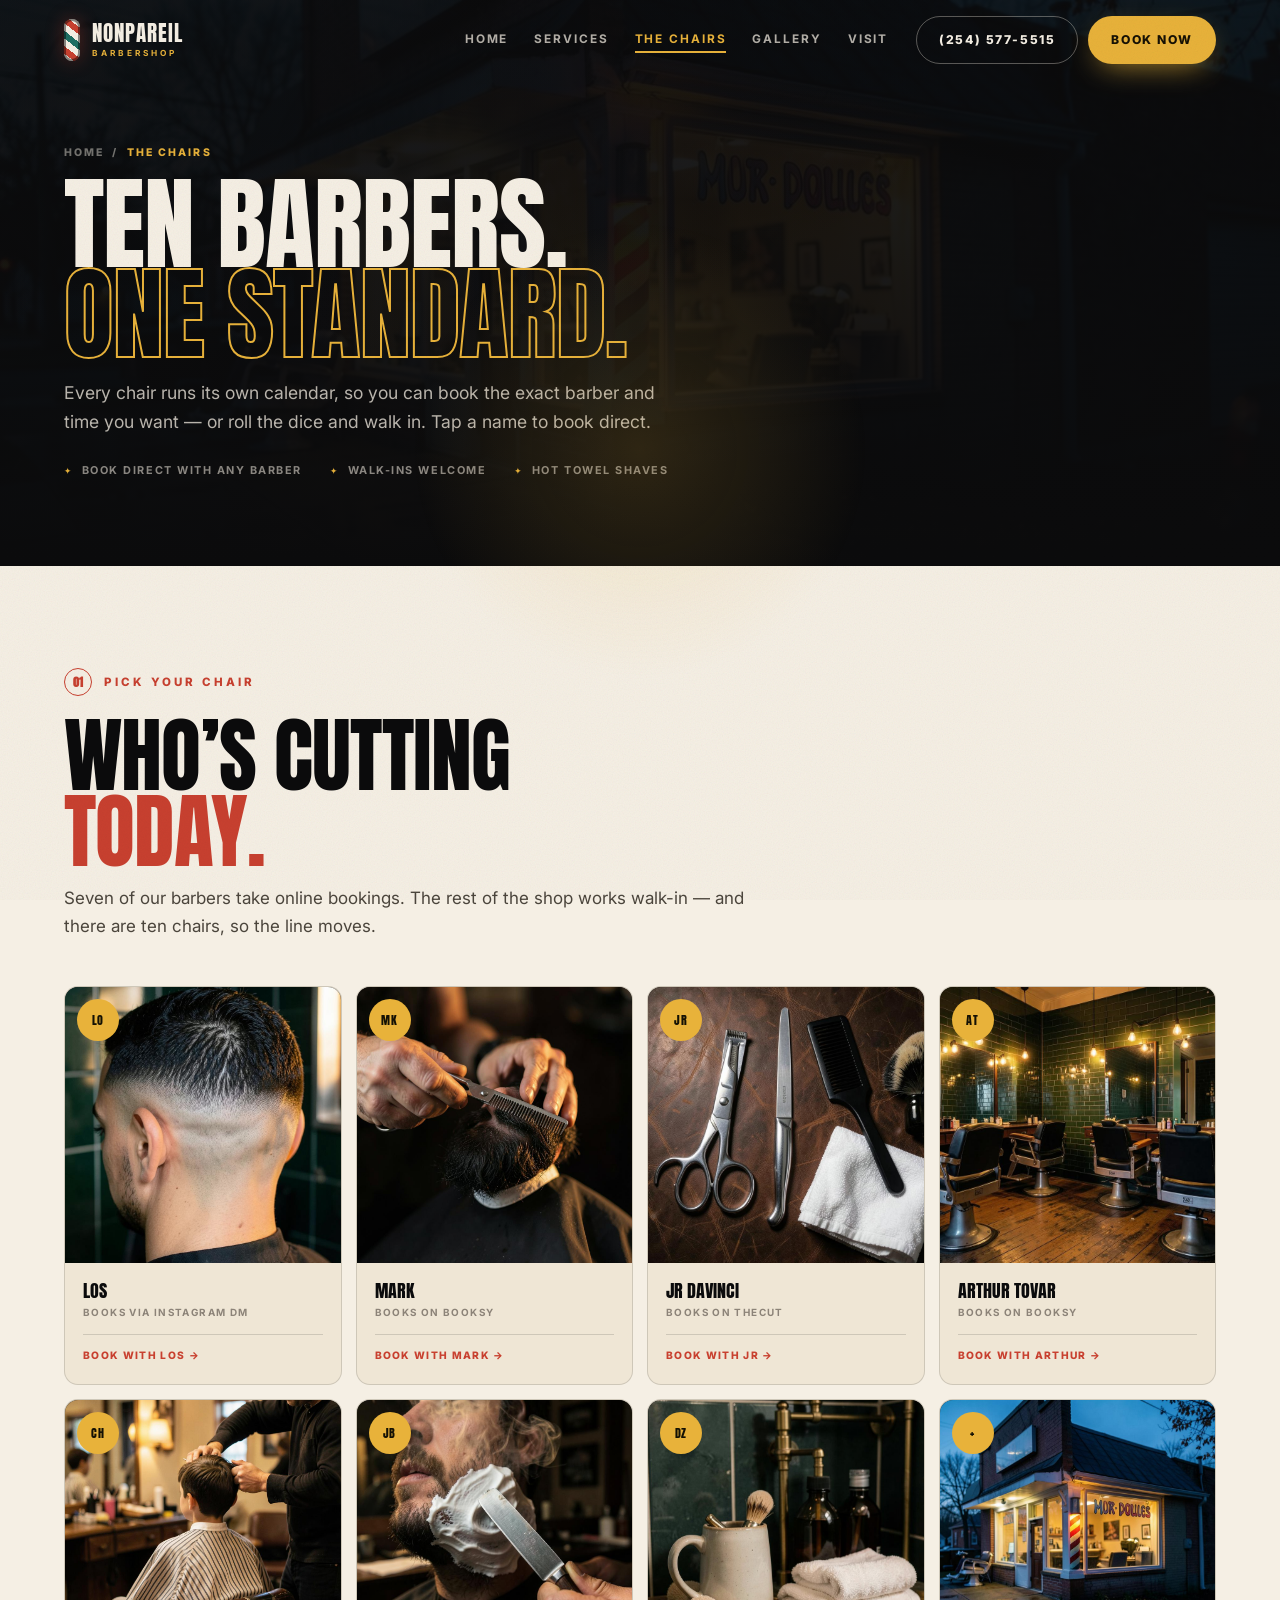
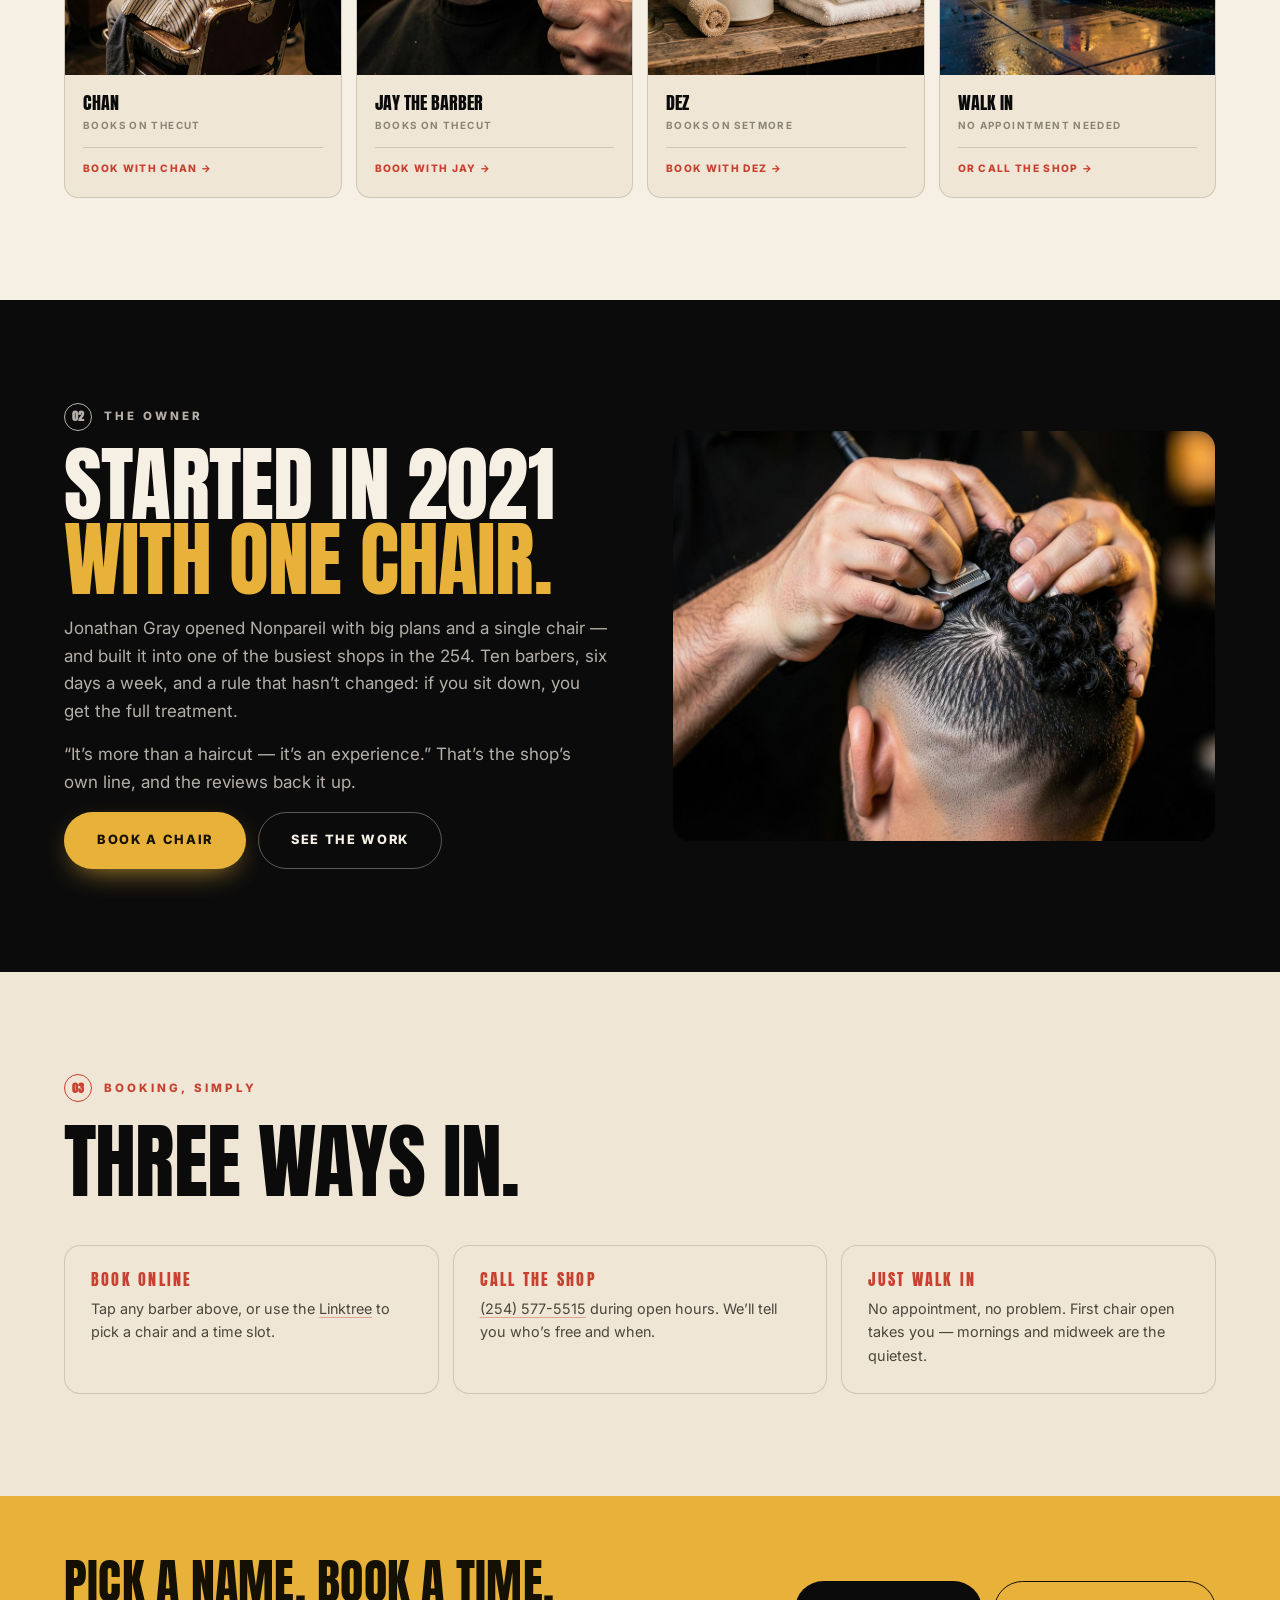
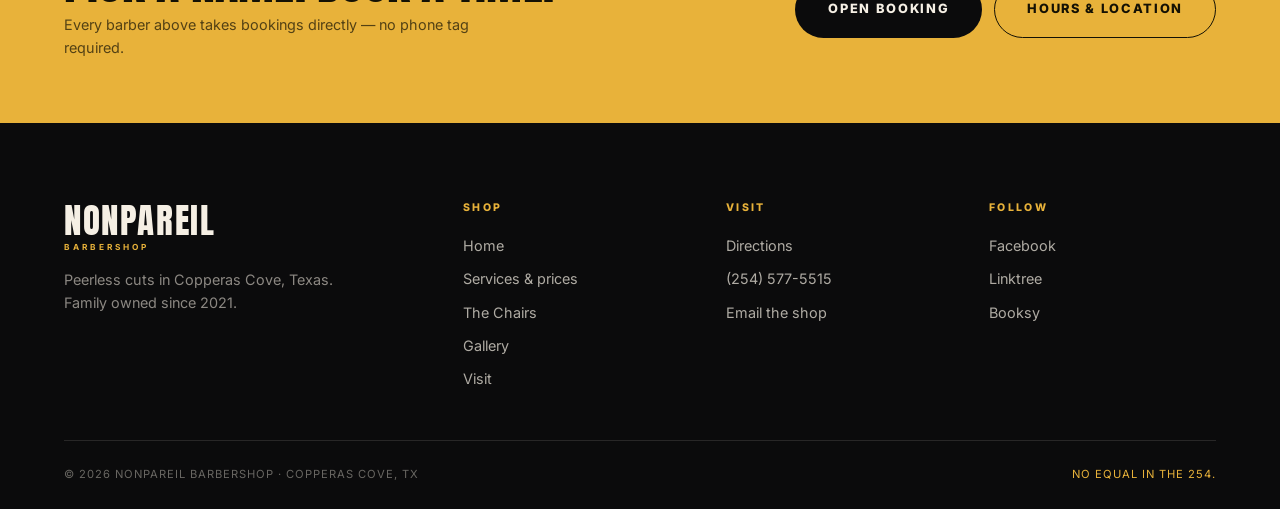
==== barbers.html @ 94f79e00 "Multi-page build with full photo set" ====
<!DOCTYPE html>
<html lang="en">
<head>
<meta charset="utf-8">
<meta name="viewport" content="width=device-width, initial-scale=1">
<title>The Chairs — Meet the Barbers at Nonpareil, Copperas Cove TX</title>
<meta name="description" content="Ten barbers, one standard. Book directly with Los, Mark, JR DaVinci, Arthur Tovar, Chan, Jay the Barber or Dez at Nonpareil Barbershop in Copperas Cove, TX.">
<meta name="theme-color" content="#0b0b0c">
<link rel="preconnect" href="https://fonts.googleapis.com">
<link rel="preconnect" href="https://fonts.gstatic.com" crossorigin>
<link href="https://fonts.googleapis.com/css2?family=Anton&family=Inter:wght@400;500;600;700;800&display=swap" rel="stylesheet">
<link rel="stylesheet" href="styles.css">
<link rel="stylesheet" href="pages.css">
<link rel="icon" href="data:image/svg+xml,<svg xmlns='http://www.w3.org/2000/svg' viewBox='0 0 100 100'><rect width='100' height='100' fill='%230b0b0c'/><text y='74' x='50' text-anchor='middle' font-family='Arial Black,Arial' font-size='62' fill='%23e8b23a'>N</text></svg>">
</head>
<body class="grain">
<div class="cursor-glow" aria-hidden="true"></div>

<header class="nav" id="nav">
  <a class="nav__brand" href="index.html"><span class="pole" aria-hidden="true"></span><span class="nav__word">NONPAREIL<em>Barbershop</em></span></a>
  <nav class="nav__links" aria-label="Primary">
    <a href="index.html">Home</a>
    <a href="services.html">Services</a>
    <a href="barbers.html" class="is-active">The Chairs</a>
    <a href="gallery.html">Gallery</a>
    <a href="visit.html">Visit</a>
  </nav>
  <div class="nav__actions">
    <a class="btn btn--ghost" href="tel:+12545775515">(254) 577-5515</a>
    <a class="btn btn--gold" href="https://linktr.ee/nonpareilbarbershop" target="_blank" rel="noopener">Book Now</a>
  </div>
  <button class="nav__burger" id="burger" aria-label="Menu" aria-expanded="false"><span></span><span></span></button>
</header>
<div class="sheet" id="sheet">
  <a href="index.html">Home</a>
  <a href="services.html">Services</a>
  <a href="barbers.html" class="is-active">The Chairs</a>
  <a href="gallery.html">Gallery</a>
  <a href="visit.html">Visit</a>
  <a class="sheet__cta" href="https://linktr.ee/nonpareilbarbershop" target="_blank" rel="noopener">Book a chair →</a>
</div>

<main>
  <section class="pagehero">
    <div class="pagehero__bg"><img src="images/storefront.jpg" alt=""></div>
    <div class="pagehero__inner">
      <p class="crumb"><a href="index.html">Home</a> / <span>The Chairs</span></p>
      <h1>Ten barbers.<br><em>One standard.</em></h1>
      <p class="pagehero__lede">Every chair runs its own calendar, so you can book the exact barber and time you want — or roll the dice and walk in. Tap a name to book direct.</p>
      <ul class="pagehero__meta">
        <li>Book direct with any barber</li>
        <li>Walk-ins welcome</li>
        <li>Hot towel shaves</li>
      </ul>
    </div>
  </section>

  <section class="psec psec--cream">
    <div class="psec__inner">
      <div class="psec__head">
        <p class="kicker reveal"><span>01</span> Pick your chair</p>
        <h2 class="h2 reveal">Who’s cutting<br><em>today.</em></h2>
        <p class="psec__lead reveal">Seven of our barbers take online bookings. The rest of the shop works walk-in — and there are ten chairs, so the line moves.</p>
      </div>

      <div class="teamgrid">
        <a class="team reveal" href="https://instagram.com/clippa_los361" target="_blank" rel="noopener">
          <span class="team__imgwrap"><img src="images/fade.jpg" alt="Skin fade haircut detail"><span class="team__mono">LO</span></span>
          <span class="team__body"><span class="team__name">Los</span><span class="team__role">Books via Instagram DM</span><span class="team__go">Book with Los →</span></span>
        </a>
        <a class="team reveal" href="https://bigmarkthebarber96.booksy.com/" target="_blank" rel="noopener">
          <span class="team__imgwrap"><img src="images/beard.jpg" alt="Beard shaping detail"><span class="team__mono">MK</span></span>
          <span class="team__body"><span class="team__name">Mark</span><span class="team__role">Books on Booksy</span><span class="team__go">Book with Mark →</span></span>
        </a>
        <a class="team reveal" href="https://book.thecut.co/jrDavinci" target="_blank" rel="noopener">
          <span class="team__imgwrap"><img src="images/tools.jpg" alt="Barber tools on leather"><span class="team__mono">JR</span></span>
          <span class="team__body"><span class="team__name">JR DaVinci</span><span class="team__role">Books on TheCut</span><span class="team__go">Book with JR →</span></span>
        </a>
        <a class="team reveal" href="https://nonpareilbarbershop.booksy.com/" target="_blank" rel="noopener">
          <span class="team__imgwrap"><img src="images/interior.jpg" alt="Barbershop interior"><span class="team__mono">AT</span></span>
          <span class="team__body"><span class="team__name">Arthur Tovar</span><span class="team__role">Books on Booksy</span><span class="team__go">Book with Arthur →</span></span>
        </a>
        <a class="team reveal" href="https://book.thecut.co/donchancutz" target="_blank" rel="noopener">
          <span class="team__imgwrap"><img src="images/kid.jpg" alt="Kid in the barber chair"><span class="team__mono">CH</span></span>
          <span class="team__body"><span class="team__name">Chan</span><span class="team__role">Books on TheCut</span><span class="team__go">Book with Chan →</span></span>
        </a>
        <a class="team reveal" href="https://book.thecut.co/JAYTHEBARBER" target="_blank" rel="noopener">
          <span class="team__imgwrap"><img src="images/shave.jpg" alt="Hot towel shave detail"><span class="team__mono">JB</span></span>
          <span class="team__body"><span class="team__name">Jay the Barber</span><span class="team__role">Books on TheCut</span><span class="team__go">Book with Jay →</span></span>
        </a>
        <a class="team reveal" href="https://dezwalker254.setmore.com/" target="_blank" rel="noopener">
          <span class="team__imgwrap"><img src="images/detail.jpg" alt="Shaving mug and brush"><span class="team__mono">DZ</span></span>
          <span class="team__body"><span class="team__name">Dez</span><span class="team__role">Books on Setmore</span><span class="team__go">Book with Dez →</span></span>
        </a>
        <a class="team reveal" href="tel:+12545775515">
          <span class="team__imgwrap"><img src="images/storefront.jpg" alt="Barbershop storefront at dusk"><span class="team__mono">+</span></span>
          <span class="team__body"><span class="team__name">Walk in</span><span class="team__role">No appointment needed</span><span class="team__go">Or call the shop →</span></span>
        </a>
      </div>
    </div>
  </section>

  <section class="psec psec--dark">
    <div class="psec__inner split">
      <div class="split__body">
        <p class="kicker kicker--light reveal"><span>02</span> The owner</p>
        <h2 class="h2 h2--light reveal">Started in 2021<br><em>with one chair.</em></h2>
        <p class="reveal">Jonathan Gray opened Nonpareil with big plans and a single chair — and built it into one of the busiest shops in the 254. Ten barbers, six days a week, and a rule that hasn’t changed: if you sit down, you get the full treatment.</p>
        <p class="reveal">“It’s more than a haircut — it’s an experience.” That’s the shop’s own line, and the reviews back it up.</p>
        <div style="display:flex;flex-wrap:wrap;gap:12px;margin-top:6px">
          <a class="btn btn--gold btn--lg" href="https://linktr.ee/nonpareilbarbershop" target="_blank" rel="noopener">Book a chair</a>
          <a class="btn btn--ghost btn--lg" href="gallery.html">See the work</a>
        </div>
      </div>
      <figure class="split__media reveal"><img src="images/shop.jpg" alt="Barber shaping a fade with clippers" loading="lazy"></figure>
    </div>
  </section>

  <section class="psec psec--cream2">
    <div class="psec__inner">
      <div class="psec__head">
        <p class="kicker reveal"><span>03</span> Booking, simply</p>
        <h2 class="h2 reveal">Three ways in.</h2>
      </div>
      <div class="infocards">
        <div class="infocard reveal">
          <h3>Book online</h3>
          <p>Tap any barber above, or use the <a href="https://linktr.ee/nonpareilbarbershop" target="_blank" rel="noopener">Linktree</a> to pick a chair and a time slot.</p>
        </div>
        <div class="infocard reveal">
          <h3>Call the shop</h3>
          <p><a href="tel:+12545775515">(254) 577-5515</a> during open hours. We’ll tell you who’s free and when.</p>
        </div>
        <div class="infocard reveal">
          <h3>Just walk in</h3>
          <p>No appointment, no problem. First chair open takes you — mornings and midweek are the quietest.</p>
        </div>
      </div>
    </div>
  </section>

  <section class="band">
    <div class="band__inner">
      <div>
        <h2>Pick a name. Book a time.</h2>
        <p>Every barber above takes bookings directly — no phone tag required.</p>
      </div>
      <div class="band__actions">
        <a class="btn btn--dark btn--lg" href="https://linktr.ee/nonpareilbarbershop" target="_blank" rel="noopener">Open booking</a>
        <a class="btn btn--lg" style="border:1.5px solid #141104" href="visit.html">Hours &amp; location</a>
      </div>
    </div>
  </section>
</main>

<footer class="footer">
  <div class="footer__top">
    <div class="footer__brand">
      <span class="nav__word nav__word--lg">NONPAREIL<em>Barbershop</em></span>
      <p>Peerless cuts in Copperas Cove, Texas.<br>Family owned since 2021.</p>
    </div>
    <div class="footer__col">
      <h4>Shop</h4>
      <a href="index.html">Home</a>
      <a href="services.html">Services &amp; prices</a>
      <a href="barbers.html" class="is-active">The Chairs</a>
      <a href="gallery.html">Gallery</a>
      <a href="visit.html">Visit</a>
    </div>
    <div class="footer__col">
      <h4>Visit</h4>
      <a href="https://www.google.com/maps/search/?api=1&amp;query=Nonpareil+Barbershop+2518+E+Business+Hwy+190+Copperas+Cove+TX" target="_blank" rel="noopener">Directions</a>
      <a href="tel:+12545775515">(254) 577-5515</a>
      <a href="mailto:jdabarber254@gmail.com">Email the shop</a>
    </div>
    <div class="footer__col">
      <h4>Follow</h4>
      <a href="https://www.facebook.com/p/Nonpareil-Barbershop-100067185666759" target="_blank" rel="noopener">Facebook</a>
      <a href="https://linktr.ee/nonpareilbarbershop" target="_blank" rel="noopener">Linktree</a>
      <a href="https://booksy.com/en-us/1558352_nonpareil-barbershop_barber-shop_36479_copperas-cove" target="_blank" rel="noopener">Booksy</a>
    </div>
  </div>
  <div class="footer__bottom">
    <span>© <span id="year">2026</span> Nonpareil Barbershop · Copperas Cove, TX</span>
    <span class="footer__tag">No equal in the 254.</span>
  </div>
</footer>

<div class="lightbox" id="lightbox"><button class="lightbox__close" aria-label="Close">×</button><img alt=""></div>
<script src="script.js"></script>
</body>
</html>
---- styles.css ----
/* ============================================================
   NONPAREIL BARBERSHOP — Copperas Cove, TX
   ============================================================ */

:root{
  --ink:#0b0b0c;
  --ink-2:#141416;
  --ink-3:#1d1d20;
  --cream:#f5efe4;
  --cream-2:#efe6d5;
  --gold:#e8b23a;
  --gold-deep:#c9902a;
  --crimson:#c8402f;
  --teal:#1f6f63;
  --muted:#8c8378;
  --line:rgba(11,11,12,.14);
  --line-l:rgba(245,239,228,.16);

  --font-display:"Anton","Arial Narrow",Impact,sans-serif;
  --font-body:"Inter",system-ui,-apple-system,"Segoe UI",sans-serif;

  --pad:clamp(20px,5vw,88px);
  --max:1320px;

  --ease:cubic-bezier(.22,1,.36,1);
}

*,*::before,*::after{box-sizing:border-box}

html{scroll-behavior:smooth;-webkit-text-size-adjust:100%}

body{
  margin:0;
  background:var(--cream);
  color:var(--ink);
  font-family:var(--font-body);
  font-size:17px;
  line-height:1.62;
  overflow-x:hidden;
  -webkit-font-smoothing:antialiased;
}

img{max-width:100%;display:block}
a{color:inherit;text-decoration:none}
button{font:inherit;color:inherit;background:none;border:0;cursor:pointer}

h1,h2,h3,h4{font-family:var(--font-display);font-weight:400;text-transform:uppercase;letter-spacing:.005em;line-height:.92;margin:0}

.h2{font-size:clamp(2.5rem,6.4vw,5.2rem);letter-spacing:-.01em}
.h2 em{
  font-style:normal;
  color:var(--crimson);
  display:inline-block;
  position:relative;
}
.h2--light{color:var(--cream)}
.h2--light em{color:var(--gold)}

/* ── grain overlay ─────────────────────────────────────── */
body.grain::after{
  content:"";
  position:fixed;inset:0;
  z-index:80;
  pointer-events:none;
  opacity:.16;
  background-image:url("data:image/svg+xml;utf8,<svg xmlns='http://www.w3.org/2000/svg' width='220' height='220'><filter id='n'><feTurbulence type='fractalNoise' baseFrequency='0.82' numOctaves='3' stitchTiles='stitch'/></filter><rect width='220' height='220' filter='url(%23n)' opacity='0.55'/></svg>");
  mix-blend-mode:multiply;
}

/* mouse spotlight */
.cursor-glow{
  position:fixed;
  width:520px;height:520px;
  margin:-260px 0 0 -260px;
  border-radius:50%;
  pointer-events:none;
  z-index:1;
  background:radial-gradient(circle,rgba(232,178,58,.16),transparent 62%);
  transition:opacity .4s;
  opacity:0;
}
@media (hover:hover){.cursor-glow{opacity:1}}

/* ── NAV ───────────────────────────────────────────────── */
.nav{
  position:fixed;top:0;left:0;right:0;
  z-index:70;
  display:flex;align-items:center;gap:28px;
  padding:16px var(--pad);
  transition:background .45s var(--ease),padding .45s var(--ease),border-color .45s;
  border-bottom:1px solid transparent;
  color:var(--cream);
}
.nav--solid{
  background:rgba(11,11,12,.92);
  backdrop-filter:blur(14px) saturate(1.3);
  border-bottom-color:rgba(245,239,228,.12);
  padding-top:10px;padding-bottom:10px;
}
.nav__brand{display:flex;align-items:center;gap:12px;flex-shrink:0}
.nav__word{
  font-family:var(--font-display);
  font-size:1.32rem;
  line-height:1;
  letter-spacing:.045em;
  display:flex;flex-direction:column;
}
.nav__word em{
  font-style:normal;
  font-family:var(--font-body);
  font-size:.52rem;
  font-weight:700;
  letter-spacing:.36em;
  text-transform:uppercase;
  color:var(--gold);
  margin-top:5px;
}
.nav__word--lg{font-size:clamp(1.6rem,3vw,2.2rem)}

/* barber pole */
.pole{
  width:16px;height:42px;border-radius:9px;
  background:
    repeating-linear-gradient(38deg,var(--cream) 0 6px,var(--crimson) 6px 12px,var(--cream) 12px 18px,var(--teal) 18px 24px);
  box-shadow:inset 0 0 0 2px rgba(0,0,0,.45), 0 0 18px rgba(200,64,47,.35);
  animation:poleSpin 3.2s linear infinite;
  flex-shrink:0;
}
@keyframes poleSpin{to{background-position:0 48px}}

.nav__links{display:flex;gap:26px;margin-left:auto}
.nav__links a{
  font-size:.74rem;font-weight:700;letter-spacing:.16em;text-transform:uppercase;
  opacity:.72;transition:opacity .25s,color .25s;
  position:relative;padding:4px 0;
}
.nav__links a::after{
  content:"";position:absolute;left:0;bottom:0;height:2px;width:0;background:var(--gold);
  transition:width .3s var(--ease);
}
.nav__links a:hover{opacity:1}
.nav__links a:hover::after{width:100%}

.nav__actions{display:flex;gap:10px;align-items:center}

/* ── buttons ───────────────────────────────────────────── */
.btn{
  display:inline-flex;align-items:center;justify-content:center;gap:10px;
  padding:13px 22px;
  border-radius:999px;
  font-size:.76rem;font-weight:800;letter-spacing:.13em;text-transform:uppercase;
  transition:transform .3s var(--ease),background .3s,color .3s,box-shadow .3s,border-color .3s;
  white-space:nowrap;
  border:1.5px solid transparent;
}
.btn svg{width:17px;height:17px;transition:transform .3s var(--ease)}
.btn:hover svg{transform:translateX(4px)}
.btn--lg{padding:17px 32px;font-size:.8rem}
.btn--gold{background:var(--gold);color:#161104;box-shadow:0 10px 30px -12px rgba(232,178,58,.9)}
.btn--gold:hover{background:#f3c258;transform:translateY(-2px);box-shadow:0 16px 34px -12px rgba(232,178,58,.95)}
.btn--ghost{border-color:rgba(245,239,228,.34);color:var(--cream)}
.btn--ghost:hover{border-color:var(--gold);color:var(--gold);transform:translateY(-2px)}
.btn--dark{background:var(--ink);color:var(--cream)}
.btn--dark:hover{background:#000;transform:translateY(-2px)}

.nav__burger{display:none;flex-direction:column;gap:6px;padding:8px;margin-left:auto}
.nav__burger span{display:block;width:26px;height:2px;background:var(--cream);transition:transform .3s,opacity .3s}

.sheet{
  position:fixed;inset:0;z-index:65;
  background:var(--ink);
  display:flex;flex-direction:column;justify-content:center;gap:6px;
  padding:80px var(--pad) 40px;
  transform:translateY(-102%);
  transition:transform .55s var(--ease);
}
.sheet.is-open{transform:translateY(0)}
.sheet a{
  font-family:var(--font-display);
  font-size:clamp(1.9rem,8vw,3rem);
  color:var(--cream);
  text-transform:uppercase;
  padding:6px 0;
  border-bottom:1px solid rgba(245,239,228,.1);
}
.sheet a:active{color:var(--gold)}
.sheet__cta{color:var(--gold)!important;border-bottom:0!important;margin-top:12px}

/* ── HERO ──────────────────────────────────────────────── */
.hero{
  position:relative;
  background:var(--ink);
  color:var(--cream);
  padding:clamp(110px,15vh,170px) var(--pad) clamp(60px,8vw,90px);
  overflow:hidden;
  isolation:isolate;
}
.hero__noise{
  position:absolute;inset:-20% -10% auto auto;
  width:70vw;height:70vw;
  background:
    radial-gradient(circle at 30% 30%,rgba(232,178,58,.20),transparent 55%),
    radial-gradient(circle at 70% 60%,rgba(200,64,47,.22),transparent 58%),
    radial-gradient(circle at 45% 85%,rgba(31,111,99,.22),transparent 55%);
  filter:blur(28px);
  z-index:-1;
  animation:drift 22s ease-in-out infinite alternate;
}
@keyframes drift{
  from{transform:translate3d(0,0,0) scale(1)}
  to{transform:translate3d(-6%,5%,0) scale(1.14)}
}
.hero::before{
  content:"";
  position:absolute;inset:0;z-index:-1;
  background-image:
    linear-gradient(rgba(245,239,228,.045) 1px,transparent 1px),
    linear-gradient(90deg,rgba(245,239,228,.045) 1px,transparent 1px);
  background-size:74px 74px;
  mask-image:radial-gradient(circle at 50% 40%,#000 20%,transparent 78%);
  -webkit-mask-image:radial-gradient(circle at 50% 40%,#000 20%,transparent 78%);
}

.hero__inner{max-width:var(--max);margin:0 auto;display:grid;gap:24px}

.eyebrow{
  display:inline-flex;align-items:center;gap:10px;
  font-size:.72rem;font-weight:800;letter-spacing:.28em;text-transform:uppercase;
  color:var(--gold);
  margin:0;
}
.eyebrow .dot{
  width:8px;height:8px;border-radius:50%;background:var(--crimson);
  box-shadow:0 0 0 0 rgba(200,64,47,.7);
  animation:pulse 2.4s infinite;
}
@keyframes pulse{
  0%{box-shadow:0 0 0 0 rgba(200,64,47,.6)}
  70%{box-shadow:0 0 0 12px rgba(200,64,47,0)}
  100%{box-shadow:0 0 0 0 rgba(200,64,47,0)}
}

.hero__title{display:flex;flex-direction:column;gap:0}
.hero__title .line{
  font-size:clamp(3.6rem,13.5vw,11rem);
  line-height:.82;
  letter-spacing:-.015em;
}
.hero__title .line--outline{
  color:transparent;
  -webkit-text-stroke:2px var(--gold);
  text-stroke:2px var(--gold);
  margin-left:.06em;
}
.hero__title .line--small{
  font-family:var(--font-body);
  font-size:clamp(.85rem,2.2vw,1.25rem);
  font-weight:700;
  letter-spacing:.36em;
  line-height:1.4;
  text-transform:uppercase;
  color:rgba(245,239,228,.66);
  margin-top:18px;
  padding-left:.4em;
}

.hero__lede{
  max-width:52ch;
  font-size:clamp(1rem,1.5vw,1.15rem);
  color:rgba(245,239,228,.78);
  margin:6px 0 0;
}

.hero__cta{display:flex;flex-wrap:wrap;gap:14px;margin-top:8px}

.hero__meta{
  list-style:none;display:flex;flex-wrap:wrap;gap:12px 30px;
  margin:18px 0 0;padding:20px 0 0;
  border-top:1px solid rgba(245,239,228,.13);
  font-size:.78rem;letter-spacing:.09em;text-transform:uppercase;
  color:rgba(245,239,228,.6);
}
.hero__meta li{display:flex;align-items:baseline;gap:8px}
.hero__meta strong{
  font-family:var(--font-display);font-size:1.15rem;color:var(--gold);
  letter-spacing:.02em;
}

.hero__art{position:relative;margin-top:clamp(34px,5vw,54px)}
.hero__frame{
  position:relative;margin:0;
  border-radius:20px;
  overflow:hidden;
  border:1px solid rgba(245,239,228,.14);
  max-width:100%;
}
.hero__frame img{
  width:100%;height:clamp(300px,46vw,520px);
  object-fit:cover;
  filter:saturate(.92) contrast(1.06) brightness(.94);
  transform:scale(1.02);
  transition:transform 1.2s var(--ease);
}
.hero__frame:hover img{transform:scale(1.07)}
.hero__frame figcaption{
  position:absolute;left:18px;bottom:16px;
  font-size:.68rem;font-weight:700;letter-spacing:.2em;text-transform:uppercase;
  background:rgba(11,11,12,.72);
  border:1px solid rgba(245,239,228,.18);
  padding:9px 14px;border-radius:999px;
  backdrop-filter:blur(6px);
}

.badge{
  position:absolute;
  display:grid;place-items:center;
  text-align:center;
  text-transform:uppercase;
}
.badge--rating{
  right:-6px;top:-28px;
  width:124px;height:124px;border-radius:50%;
  background:var(--gold);color:#141104;
  box-shadow:0 18px 40px -14px rgba(232,178,58,.8);
  transform:rotate(9deg);
  animation:floaty 6s ease-in-out infinite;
  grid-template-rows:auto auto auto;
  padding:12px;
  line-height:1;
}
.badge__num{font-family:var(--font-display);font-size:2.1rem}
.badge__stars{font-size:.62rem;letter-spacing:.14em;margin:2px 0 4px}
.badge__label{font-size:.5rem;font-weight:800;letter-spacing:.16em;line-height:1.25}
.badge--stamp{
  left:22px;bottom:-26px;
  padding:12px 16px;
  background:var(--crimson);color:var(--cream);
  border:2px dashed rgba(245,239,228,.55);
  border-radius:4px;
  font-family:var(--font-display);font-size:.86rem;letter-spacing:.12em;line-height:1.18;
  transform:rotate(-5deg);
  box-shadow:0 14px 30px -12px rgba(0,0,0,.8);
}
@keyframes floaty{
  0%,100%{transform:rotate(9deg) translateY(0)}
  50%{transform:rotate(6deg) translateY(-9px)}
}

.hero__scroll{
  display:none;
}

/* ── MARQUEE ───────────────────────────────────────────── */
.marquee{
  background:var(--gold);
  color:#12100a;
  overflow:hidden;
  padding:16px 0;
  border-top:1px solid #12100a;
  border-bottom:1px solid #12100a;
}
.marquee__track{
  display:flex;align-items:center;gap:26px;
  width:max-content;
  animation:scrollX 32s linear infinite;
  font-family:var(--font-display);
  font-size:clamp(1rem,2.2vw,1.5rem);
  letter-spacing:.08em;
  text-transform:uppercase;
  white-space:nowrap;
}
.marquee__track i{font-style:normal;font-size:.8em;opacity:.55}
.marquee:hover .marquee__track{animation-play-state:paused}
@keyframes scrollX{to{transform:translateX(-50%)}}

/* ── shared section bits ───────────────────────────────── */
section{position:relative}
.kicker{
  display:flex;align-items:center;gap:12px;
  font-size:.72rem;font-weight:800;letter-spacing:.26em;text-transform:uppercase;
  color:var(--crimson);
  margin:0 0 22px;
}
.kicker span{
  display:grid;place-items:center;
  width:28px;height:28px;border-radius:50%;
  border:1.5px solid currentColor;
  font-family:var(--font-display);font-size:.72rem;letter-spacing:0;
}
.kicker--light{color:var(--gold)}

/* ── THE SHOP ──────────────────────────────────────────── */
.shop{padding:clamp(74px,10vw,132px) var(--pad)}
.shop__grid{
  max-width:var(--max);margin:0 auto;
  display:grid;grid-template-columns:1.08fr .92fr;gap:clamp(32px,6vw,84px);
  align-items:start;
}
.shop__copy p{color:#3a352e;max-width:52ch;margin:0 0 18px}
.shop__copy .h2{margin-bottom:26px}

.stats{
  list-style:none;display:grid;grid-template-columns:repeat(4,1fr);
  gap:18px;margin:38px 0 0;padding:26px 0 0;
  border-top:1.5px solid var(--line);
}
.stats b{
  display:block;font-family:var(--font-display);
  font-size:clamp(1.6rem,3.4vw,2.4rem);color:var(--ink);line-height:1;
}
.stats span{
  font-size:.66rem;font-weight:700;letter-spacing:.14em;text-transform:uppercase;
  color:var(--muted);
}

.shop__media{position:relative;min-height:440px}
.polaroid{
  position:relative;margin:0;
  background:var(--cream-2);
  padding:10px 10px 0;
  border-radius:4px;
  box-shadow:0 26px 50px -22px rgba(11,11,12,.45);
  transform:rotate(-2.4deg);
  border:1px solid rgba(11,11,12,.1);
}
.polaroid img{width:100%;height:clamp(260px,34vw,380px);object-fit:cover;border-radius:2px;filter:contrast(1.05) saturate(.95)}
.polaroid::after{
  content:"";position:absolute;top:-14px;left:50%;transform:translateX(-50%) rotate(-3deg);
  width:84px;height:26px;background:rgba(232,178,58,.72);
  border-left:1px solid rgba(0,0,0,.08);border-right:1px solid rgba(0,0,0,.08);
}

.quote-card{
  position:absolute;right:-8px;bottom:-46px;
  width:min(300px,80%);
  background:var(--ink);color:var(--cream);
  padding:26px 24px 22px;
  border-radius:14px;
  transform:rotate(1.8deg);
  box-shadow:0 24px 46px -18px rgba(11,11,12,.55);
}
.quote-card__mark{
  font-family:var(--font-display);font-size:3.4rem;line-height:.5;
  color:var(--gold);display:block;margin-bottom:12px;
}
.quote-card p{
  font-family:var(--font-display);text-transform:uppercase;
  font-size:1.12rem;line-height:1.16;margin:0 0 14px;letter-spacing:.01em;
}
.quote-card__by{font-size:.62rem;letter-spacing:.18em;text-transform:uppercase;color:rgba(245,239,228,.55)}

.pill{
  font-family:var(--font-display);font-size:.72rem;letter-spacing:.14em;
  text-transform:uppercase;line-height:1.25;text-align:center;
  background:var(--teal);color:var(--cream);
  padding:14px 16px;border-radius:999px;
}
.pill--float{
  position:absolute;left:-22px;top:36px;
  transform:rotate(-8deg);
  box-shadow:0 16px 30px -14px rgba(31,111,99,.7);
}

/* ── SERVICES ──────────────────────────────────────────── */
.services{
  background:var(--ink);
  color:var(--cream);
  padding:clamp(74px,10vw,132px) var(--pad);
  overflow:hidden;
}
.services::before{
  content:"";position:absolute;inset:0;pointer-events:none;
  background:radial-gradient(600px 380px at 88% 8%,rgba(200,64,47,.20),transparent 70%);
}
.services__head{
  max-width:var(--max);margin:0 auto 46px;
  display:grid;gap:14px;position:relative;
}
.services__note{color:rgba(245,239,228,.6);max-width:56ch;margin:0;font-size:.95rem}

.price-list{
  list-style:none;max-width:var(--max);margin:0 auto;padding:0;
  border-top:1px solid var(--line-l);
  position:relative;
}
.price{
  display:grid;
  grid-template-columns:52px 1.1fr 1.4fr auto;
  align-items:center;gap:20px;
  padding:22px 18px;
  border-bottom:1px solid var(--line-l);
  transition:background .35s var(--ease),padding .35s var(--ease),color .35s;
  cursor:default;
}
.price:hover{background:var(--crimson);padding-left:26px;padding-right:26px}
.price__num{
  font-family:var(--font-display);font-size:.86rem;letter-spacing:.1em;
  color:var(--gold);transition:color .3s;
}
.price:hover .price__num{color:rgba(245,239,228,.8)}
.price__name{
  font-family:var(--font-display);text-transform:uppercase;
  font-size:clamp(1.3rem,2.6vw,2rem);line-height:1;
}
.price__desc{font-size:.86rem;color:rgba(245,239,228,.58);transition:color .3s}
.price:hover .price__desc{color:rgba(245,239,228,.85)}
.price__amt{
  font-family:var(--font-display);font-size:clamp(1.3rem,2.6vw,2rem);
  color:var(--gold);transition:color .3s;
}
.price:hover .price__amt{color:var(--cream)}
.price__amt--ask{font-size:1rem;letter-spacing:.16em}

.services__foot{
  max-width:var(--max);margin:46px auto 0;
  display:flex;flex-wrap:wrap;align-items:center;gap:22px;
}
.services__foot p{font-size:.78rem;color:rgba(245,239,228,.5);margin:0;max-width:44ch}

/* ── BARBERS ───────────────────────────────────────────── */
.barbers{padding:clamp(74px,10vw,132px) var(--pad);background:var(--cream)}
.barbers__head{max-width:var(--max);margin:0 auto 44px;display:grid;gap:16px}
.barbers__lede{max-width:52ch;margin:0;color:#3a352e}

.chairs{
  max-width:var(--max);margin:0 auto;
  display:grid;grid-template-columns:repeat(4,1fr);gap:14px;
}
.chair{
  position:relative;
  display:flex;flex-direction:column;gap:6px;
  padding:26px 22px 22px;
  background:var(--cream-2);
  border:1.5px solid var(--line);
  border-radius:14px;
  overflow:hidden;
  transition:transform .4s var(--ease),background .4s,color .4s,border-color .4s;
}
.chair::before{
  content:"";position:absolute;inset:auto -40% -60% auto;
  width:150px;height:150px;border-radius:50%;
  background:var(--gold);opacity:0;
  transition:opacity .45s,transform .6s var(--ease);
  transform:scale(.6);
}
.chair:hover{
  transform:translateY(-6px);
  background:var(--ink);color:var(--cream);
  border-color:var(--ink);
}
.chair:hover::before{opacity:.14;transform:scale(1)}
.chair__mono{
  font-family:var(--font-display);font-size:.78rem;letter-spacing:.16em;
  color:var(--crimson);transition:color .3s;
}
.chair:hover .chair__mono{color:var(--gold)}
.chair__name{
  font-family:var(--font-display);text-transform:uppercase;
  font-size:clamp(1.2rem,2vw,1.6rem);line-height:1.05;
}
.chair__go{
  margin-top:auto;padding-top:18px;
  font-size:.66rem;font-weight:700;letter-spacing:.13em;text-transform:uppercase;
  color:var(--muted);
  transition:color .3s;
}
.chair:hover .chair__go{color:var(--gold)}
.chair--walkin{background:var(--gold);border-color:var(--gold);color:#141104}
.chair--walkin .chair__mono{color:#141104;opacity:.6}
.chair--walkin .chair__go{color:#141104;opacity:.75}
.chair--walkin:hover{background:var(--crimson);border-color:var(--crimson);color:var(--cream)}
.chair--walkin:hover .chair__go{color:var(--cream);opacity:.9}

/* ── REVIEWS ───────────────────────────────────────────── */
.reviews{
  background:var(--ink-2);color:var(--cream);
  padding:clamp(74px,10vw,132px) var(--pad);
  overflow:hidden;
}
.reviews::before{
  content:"";position:absolute;inset:0;pointer-events:none;
  background:radial-gradient(700px 420px at 8% 92%,rgba(31,111,99,.22),transparent 70%);
}
.reviews__head{max-width:var(--max);margin:0 auto 44px;position:relative}
.review-grid{
  max-width:var(--max);margin:0 auto;position:relative;
  display:grid;grid-template-columns:1fr 1fr;gap:16px;
}
.review{
  margin:0;padding:30px 28px;
  background:rgba(245,239,228,.045);
  border:1px solid rgba(245,239,228,.11);
  border-radius:16px;
  transition:background .4s,transform .4s var(--ease),border-color .4s;
}
.review:hover{background:rgba(245,239,228,.08);transform:translateY(-4px);border-color:rgba(232,178,58,.4)}
.review--big{grid-column:1 / -1;background:var(--gold);color:#141104;border-color:var(--gold)}
.review--big:hover{background:#f3c258}
.review__stars{display:block;color:var(--gold);letter-spacing:.16em;margin-bottom:14px;font-size:.86rem}
.review--big .review__stars{color:#141104}
.review p{
  font-size:clamp(1rem,1.6vw,1.18rem);line-height:1.55;margin:0 0 18px;
  color:rgba(245,239,228,.9);
}
.review--big p{color:#141104;font-size:clamp(1.1rem,2.1vw,1.6rem)}
.review footer{
  font-size:.66rem;font-weight:700;letter-spacing:.16em;text-transform:uppercase;
  color:rgba(245,239,228,.45);
}
.review--big footer{color:rgba(20,17,4,.6)}
.reviews__cta{max-width:var(--max);margin:34px auto 0;position:relative}

/* ── VISIT ─────────────────────────────────────────────── */
.visit{padding:clamp(74px,10vw,132px) var(--pad);background:var(--cream)}
.visit__grid{
  max-width:var(--max);margin:0 auto;
  display:grid;grid-template-columns:1fr 1fr;gap:clamp(32px,6vw,80px);
  align-items:start;
}
.visit__block{margin-top:30px;padding-top:22px;border-top:1.5px solid var(--line)}
.visit__block h3{
  font-size:1rem;letter-spacing:.16em;color:var(--crimson);margin:0 0 10px;
}
.visit__block p{margin:0;color:#3a352e}
.visit__block a{text-decoration-color:rgba(200,64,47,.4);text-decoration-line:underline;text-underline-offset:3px}
.visit__block a:hover{color:var(--crimson)}
.link-arrow{
  display:inline-block;margin-top:10px;
  font-size:.72rem;font-weight:800;letter-spacing:.14em;text-transform:uppercase;
  text-decoration:none!important;color:var(--crimson);
}
.link-arrow:hover{color:var(--ink)}
.hours{width:100%;border-collapse:collapse;margin-top:6px}
.hours th,.hours td{
  text-align:left;padding:9px 0;font-weight:500;font-size:.94rem;
  border-bottom:1px dashed rgba(11,11,12,.12);
}
.hours th{font-weight:700;width:44%;text-transform:uppercase;font-size:.72rem;letter-spacing:.12em;color:var(--muted)}
.closed{color:var(--crimson);font-weight:700}

.cta-card{
  background:var(--ink);color:var(--cream);
  padding:clamp(28px,4vw,40px);
  border-radius:20px;
  position:relative;
  overflow:hidden;
}
.cta-card::after{
  content:"";position:absolute;right:-60px;bottom:-70px;
  width:220px;height:220px;border-radius:50%;
  background:radial-gradient(circle,rgba(232,178,58,.35),transparent 68%);
}
.cta-card__tag{
  display:inline-block;margin-bottom:16px;
  font-size:.62rem;font-weight:800;letter-spacing:.2em;text-transform:uppercase;
  color:var(--gold);border:1px solid rgba(232,178,58,.45);
  padding:6px 12px;border-radius:999px;
}
.cta-card h3{font-size:clamp(1.7rem,3.4vw,2.4rem);margin:0 0 12px;color:var(--cream)}
.cta-card p{color:rgba(245,239,228,.68);margin:0 0 22px;font-size:.95rem;max-width:34ch;position:relative}
.cta-card .btn{position:relative;z-index:1}
.cta-card__phone{
  display:block;margin-top:16px;
  font-size:.78rem;letter-spacing:.1em;color:rgba(245,239,228,.55);text-transform:uppercase;
  position:relative;
}
.cta-card__phone:hover{color:var(--gold)}

.perks{
  list-style:none;display:flex;flex-wrap:wrap;gap:8px;
  padding:0;margin:18px 0 0;
}
.perks li{
  font-size:.68rem;font-weight:700;letter-spacing:.1em;text-transform:uppercase;
  padding:8px 13px;border-radius:999px;
  border:1.5px solid var(--line);color:#4b453c;
}

/* ── FAQ ───────────────────────────────────────────────── */
.faq{padding:0 var(--pad) clamp(74px,10vw,132px);background:var(--cream);max-width:var(--max);margin:0 auto}
.faq .h2{margin-bottom:34px}
.faq__list{border-top:1.5px solid var(--line)}
.faq details{border-bottom:1.5px solid var(--line)}
.faq summary{
  display:flex;justify-content:space-between;align-items:center;gap:20px;
  padding:22px 4px;cursor:pointer;list-style:none;
  font-family:var(--font-display);text-transform:uppercase;
  font-size:clamp(1.05rem,2vw,1.35rem);line-height:1.15;
  transition:color .3s;
}
.faq summary::-webkit-details-marker{display:none}
.faq summary::after{
  content:"+";font-family:var(--font-body);font-weight:400;font-size:1.6rem;
  color:var(--crimson);transition:transform .35s var(--ease);line-height:1;
}
.faq details[open] summary{color:var(--crimson)}
.faq details[open] summary::after{transform:rotate(45deg)}
.faq details p{margin:0 0 24px;max-width:66ch;color:#3a352e;padding-right:24px}
.faq details p a{color:var(--crimson);text-decoration:underline;text-underline-offset:3px}

/* ── FOOTER ────────────────────────────────────────────── */
.footer{background:var(--ink);color:var(--cream);padding:clamp(56px,7vw,80px) var(--pad) 26px}
.footer__top{
  max-width:var(--max);margin:0 auto;
  display:grid;grid-template-columns:1.6fr 1fr 1fr 1fr;gap:36px;
  padding-bottom:44px;border-bottom:1px solid rgba(245,239,228,.12);
}
.footer__brand p{color:rgba(245,239,228,.55);font-size:.9rem;margin:16px 0 0;max-width:30ch}
.footer__col h4{
  font-family:var(--font-body);font-size:.66rem;font-weight:800;
  letter-spacing:.22em;color:var(--gold);margin:0 0 16px;
}
.footer__col a{
  display:block;font-size:.9rem;color:rgba(245,239,228,.7);padding:5px 0;
  transition:color .25s,transform .25s;
}
.footer__col a:hover{color:var(--gold);transform:translateX(3px)}
.footer__bottom{
  max-width:var(--max);margin:24px auto 0;
  display:flex;justify-content:space-between;flex-wrap:wrap;gap:10px;
  font-size:.7rem;letter-spacing:.09em;text-transform:uppercase;
  color:rgba(245,239,228,.4);
}
.footer__tag{color:var(--gold)}

/* ── reveal ────────────────────────────────────────────── */
.reveal{opacity:0;transform:translateY(26px);transition:opacity .8s var(--ease),transform .8s var(--ease)}
.reveal.is-in{opacity:1;transform:none}

/* ── responsive ────────────────────────────────────────── */
@media (max-width:1080px){
  .chairs{grid-template-columns:repeat(3,1fr)}
  .footer__top{grid-template-columns:1fr 1fr}
}

@media (max-width:900px){
  .nav__links,.nav__actions{display:none}
  .nav__burger{display:flex}
  .nav--open .nav__burger span:first-child{transform:translateY(4px) rotate(45deg)}
  .nav--open .nav__burger span:last-child{transform:translateY(-4px) rotate(-45deg)}

  .shop__grid,.visit__grid{grid-template-columns:1fr}
  .shop__media{min-height:0;margin-top:56px;padding-bottom:60px}
  .quote-card{right:0;bottom:0}
  .stats{grid-template-columns:repeat(2,1fr);gap:22px}

  .price{grid-template-columns:36px 1fr auto;row-gap:6px}
  .price__desc{grid-column:2 / -1;font-size:.8rem}

  .review-grid{grid-template-columns:1fr}
  .badge--rating{width:104px;height:104px;top:-18px;right:2px}
  .badge__num{font-size:1.7rem}
  .badge--stamp{font-size:.74rem;left:10px}
}

@media (max-width:620px){
  .chairs{grid-template-columns:repeat(2,1fr)}
  .hero{padding-top:104px}
  .hero__title .line--outline{-webkit-text-stroke-width:1.6px}
  .footer__top{grid-template-columns:1fr;gap:28px}
  .footer__bottom{flex-direction:column}
  .pill--float{left:-6px;top:-14px}
  .polaroid{transform:rotate(-1.4deg)}
}

@media (prefers-reduced-motion:reduce){
  *{animation-duration:.001ms!important;animation-iteration-count:1!important;transition-duration:.001ms!important}
  html{scroll-behavior:auto}
  .reveal{opacity:1;transform:none}
}
---- pages.css ----
/* ============================================================
   NONPAREIL — inner pages, galleries, lightbox
   ============================================================ */

/* nav active state */
.nav__links a.is-active{opacity:1;color:var(--gold)}
.nav__links a.is-active::after{width:100%}
.sheet a.is-active{color:var(--gold)}

/* ── page hero ─────────────────────────────────────────── */
.pagehero{
  position:relative;
  background:var(--ink);
  color:var(--cream);
  padding:clamp(128px,16vh,190px) var(--pad) clamp(52px,7vw,86px);
  overflow:hidden;
  isolation:isolate;
}
.pagehero__bg{position:absolute;inset:0;z-index:-2}
.pagehero__bg img{width:100%;height:100%;object-fit:cover;opacity:.36;filter:saturate(.9)}
.pagehero::after{
  content:"";position:absolute;inset:0;z-index:-1;
  background:
    radial-gradient(90% 80% at 15% 10%,rgba(11,11,12,.55),transparent 70%),
    linear-gradient(180deg,rgba(11,11,12,.72) 0%,rgba(11,11,12,.87) 62%,var(--ink) 100%);
}
.pagehero__inner{max-width:var(--max);margin:0 auto}
.crumb{
  display:flex;align-items:center;gap:8px;flex-wrap:wrap;
  font-size:.66rem;font-weight:800;letter-spacing:.2em;text-transform:uppercase;
  color:rgba(245,239,228,.45);margin:0 0 18px;
}
.crumb a:hover{color:var(--gold)}
.crumb span{color:var(--gold)}
.pagehero h1{font-size:clamp(2.6rem,8.5vw,6.4rem);line-height:.88;letter-spacing:-.01em;margin:0 0 20px}
.pagehero h1 em{font-style:normal;color:transparent;-webkit-text-stroke:2px var(--gold)}
.pagehero__lede{max-width:56ch;color:rgba(245,239,228,.75);margin:0;font-size:clamp(.98rem,1.4vw,1.1rem)}
.pagehero__meta{
  list-style:none;display:flex;flex-wrap:wrap;gap:10px 28px;
  margin:26px 0 0;padding:0;
  font-size:.68rem;font-weight:700;letter-spacing:.14em;text-transform:uppercase;
  color:rgba(245,239,228,.55);
}
.pagehero__meta li{display:flex;align-items:center;gap:9px}
.pagehero__meta li::before{content:"✦";color:var(--gold);font-size:.8em}

/* ── generic page section ──────────────────────────────── */
.psec{padding:clamp(56px,8vw,104px) var(--pad)}
.psec--cream{background:var(--cream)}
.psec--cream2{background:var(--cream-2)}
.psec--dark{background:var(--ink);color:var(--cream)}
.psec__inner{max-width:var(--max);margin:0 auto}
.psec__head{max-width:64ch;margin-bottom:clamp(28px,4vw,46px)}
.psec__head .h2{margin-bottom:16px}
.psec__lead{color:#4b453c;margin:0}
.psec--dark .psec__lead{color:rgba(245,239,228,.66)}

/* ── split two column ──────────────────────────────────── */
.split{display:grid;grid-template-columns:1fr 1fr;gap:clamp(28px,5vw,72px);align-items:center}
.split__media{margin:0;border-radius:18px;overflow:hidden;border:1px solid var(--line);position:relative}
.split__media img{width:100%;height:clamp(260px,32vw,420px);object-fit:cover;transition:transform 1s var(--ease)}
.split__media:hover img{transform:scale(1.04)}
.split__body p{color:#4b453c;margin:0 0 16px;max-width:52ch}
.psec--dark .split__body p{color:rgba(245,239,228,.72)}
.split__body .h2{margin-bottom:18px}

/* ── image tiles ───────────────────────────────────────── */
.tilegrid{display:grid;grid-template-columns:repeat(3,1fr);gap:14px;margin-top:8px}
.tile{
  position:relative;display:block;border-radius:16px;overflow:hidden;
  border:1px solid var(--line);aspect-ratio:4/5;isolation:isolate;
}
.tile img{width:100%;height:100%;object-fit:cover;transition:transform .9s var(--ease);filter:saturate(.98)}
.tile::after{
  content:"";position:absolute;inset:0;z-index:1;
  background:linear-gradient(180deg,rgba(11,11,12,0) 34%,rgba(11,11,12,.86) 100%);
}
.tile:hover img{transform:scale(1.06)}
.tile__txt{position:absolute;left:20px;right:20px;bottom:18px;z-index:2;color:var(--cream)}
.tile__txt b{
  display:block;font-family:var(--font-display);text-transform:uppercase;
  font-size:clamp(1.1rem,1.9vw,1.5rem);line-height:1;letter-spacing:.01em;
}
.tile__txt small{display:block;margin-top:6px;font-size:.74rem;color:rgba(245,239,228,.7)}
.tile__go{
  display:inline-flex;align-items:center;gap:7px;margin-top:10px;
  font-size:.62rem;font-weight:800;letter-spacing:.16em;text-transform:uppercase;color:var(--gold);
}

/* ── gallery ───────────────────────────────────────────── */
.gallery{display:grid;grid-template-columns:repeat(4,1fr);grid-auto-rows:170px;gap:12px}
.gallery__item{
  position:relative;overflow:hidden;border-radius:12px;display:block;
  background:var(--ink-3);cursor:zoom-in;
}
.gallery__item img{width:100%;height:100%;object-fit:cover;transition:transform .9s var(--ease),opacity .4s}
.gallery__item:hover img{transform:scale(1.07);opacity:.92}
.gallery__item::after{
  content:"+";position:absolute;right:10px;bottom:8px;
  font-size:1.1rem;color:var(--cream);opacity:0;transition:opacity .3s;
  text-shadow:0 2px 8px rgba(0,0,0,.7);
}
.gallery__item:hover::after{opacity:1}
.gallery__item--w2{grid-column:span 2}
.gallery__item--h2{grid-row:span 2}
.gallery__item--big{grid-column:span 2;grid-row:span 2}

.lightbox{
  position:fixed;inset:0;z-index:90;background:rgba(6,6,7,.94);
  display:flex;align-items:center;justify-content:center;padding:5vh 4vw;
  opacity:0;pointer-events:none;transition:opacity .3s;
}
.lightbox.is-open{opacity:1;pointer-events:auto}
.lightbox img{max-width:100%;max-height:90vh;border-radius:10px;box-shadow:0 40px 90px -30px #000}
.lightbox__close{
  position:absolute;top:18px;right:22px;color:var(--cream);
  font-size:2rem;line-height:1;background:none;border:0;cursor:pointer;padding:8px;
}
.lightbox__close:hover{color:var(--gold)}

/* ── step list ─────────────────────────────────────────── */
.steps{display:grid;grid-template-columns:repeat(4,1fr);gap:14px;counter-reset:s}
.step{position:relative;padding:26px 22px;border:1px solid var(--line);border-radius:14px;background:var(--cream-2)}
.step::before{
  counter-increment:s;content:counter(s,decimal-leading-zero);
  font-family:var(--font-display);font-size:.8rem;letter-spacing:.14em;
  color:var(--crimson);display:block;margin-bottom:12px;
}
.step h3{font-family:var(--font-display);font-size:1.05rem;letter-spacing:.06em;margin:0 0 8px;text-transform:uppercase}
.step p{font-size:.85rem;color:#4b453c;margin:0}
.psec--dark .step{background:rgba(245,239,228,.05);border-color:rgba(245,239,228,.14)}
.psec--dark .step::before{color:var(--gold)}
.psec--dark .step p{color:rgba(245,239,228,.66)}
.psec--dark .step h3{color:var(--cream)}

/* ── barber team grid ──────────────────────────────────── */
.teamgrid{display:grid;grid-template-columns:repeat(4,1fr);gap:14px}
.team{
  display:block;border-radius:14px;overflow:hidden;background:var(--cream-2);
  border:1.5px solid var(--line);
  transition:transform .4s var(--ease),background .4s,color .4s,border-color .4s;
}
.team:hover{transform:translateY(-5px);background:var(--ink);border-color:var(--ink);color:var(--cream)}
.team__imgwrap{position:relative;aspect-ratio:1/1;overflow:hidden;background:var(--ink-3);display:block}
.team__imgwrap img{width:100%;height:100%;object-fit:cover;filter:saturate(.96);transition:transform .8s var(--ease)}
.team:hover .team__imgwrap img{transform:scale(1.06)}
.team__mono{
  position:absolute;left:12px;top:12px;display:grid;place-items:center;
  min-width:42px;height:42px;padding:0 10px;border-radius:999px;
  background:var(--gold);color:#141104;
  font-family:var(--font-display);font-size:.78rem;letter-spacing:.06em;
}
.team__body{padding:18px 18px 20px;display:block}
.team__name{
  font-family:var(--font-display);text-transform:uppercase;
  font-size:1.12rem;line-height:1.1;display:block;
}
.team__role{
  display:block;margin-top:4px;font-size:.62rem;font-weight:700;
  letter-spacing:.14em;text-transform:uppercase;color:var(--muted);transition:color .3s;
}
.team:hover .team__role{color:var(--gold)}
.team__go{
  display:block;margin-top:14px;padding-top:12px;border-top:1px solid var(--line);
  font-size:.64rem;font-weight:800;letter-spacing:.13em;text-transform:uppercase;
  color:var(--crimson);transition:color .3s,border-color .3s;
}
.team:hover .team__go{color:var(--gold);border-color:rgba(245,239,228,.2)}

/* ── price table ───────────────────────────────────────── */
.ptable{border-top:1px solid var(--line-l)}
.ptable__row{
  display:grid;grid-template-columns:1.1fr 1.6fr auto;gap:24px;align-items:baseline;
  padding:20px 0;border-bottom:1px solid var(--line-l);
  transition:padding .3s var(--ease),background .3s;
}
.ptable__row:hover{padding-left:14px;background:rgba(245,239,228,.04)}
.ptable__name{font-family:var(--font-display);text-transform:uppercase;font-size:clamp(1.1rem,2vw,1.5rem);line-height:1}
.ptable__desc{font-size:.86rem;color:rgba(245,239,228,.6)}
.ptable__amt{font-family:var(--font-display);font-size:clamp(1.1rem,2vw,1.5rem);color:var(--gold);white-space:nowrap}
.ptable--light{border-color:var(--line)}
.ptable--light .ptable__row{border-color:var(--line)}
.ptable--light .ptable__name{color:var(--ink)}
.ptable--light .ptable__desc{color:var(--muted)}
.ptable--light .ptable__amt{color:var(--crimson)}
.ptable--light .ptable__row:hover{background:rgba(11,11,12,.03)}

/* ── cta band ──────────────────────────────────────────── */
.band{background:var(--gold);color:#141104;padding:clamp(40px,6vw,64px) var(--pad)}
.band__inner{
  max-width:var(--max);margin:0 auto;
  display:flex;flex-wrap:wrap;align-items:center;justify-content:space-between;gap:24px;
}
.band h2{font-size:clamp(1.7rem,4vw,3rem);color:#141104;margin:0}
.band p{margin:8px 0 0;font-size:.9rem;color:rgba(20,17,4,.7);max-width:46ch}
.band__actions{display:flex;flex-wrap:wrap;gap:12px}
.band .btn--gold{background:var(--ink);color:var(--cream);box-shadow:none}

/* ── info cards ────────────────────────────────────────── */
.infocards{display:grid;grid-template-columns:repeat(3,1fr);gap:14px}
.infocard{padding:26px;border-radius:16px;border:1px solid var(--line);background:var(--cream-2)}
.infocard h3{font-size:1rem;letter-spacing:.14em;color:var(--crimson);margin:0 0 10px}
.infocard p{margin:0;font-size:.9rem;color:#4b453c}
.infocard a{text-decoration:underline;text-decoration-color:rgba(200,64,47,.4);text-underline-offset:3px}

/* ── FAQ on inner pages ────────────────────────────────── */
.psec .faq__list{border-top:1.5px solid var(--line);max-width:940px}
.psec--dark .faq__list{border-color:var(--line-l)}
.faq__list details{border-bottom:1.5px solid var(--line)}
.psec--dark .faq__list details{border-color:var(--line-l)}
.faq__list summary{
  display:flex;justify-content:space-between;align-items:center;gap:20px;
  padding:22px 4px;cursor:pointer;list-style:none;
  font-family:var(--font-display);text-transform:uppercase;
  font-size:clamp(1rem,1.9vw,1.3rem);line-height:1.15;transition:color .3s;
}
.faq__list summary::-webkit-details-marker{display:none}
.faq__list summary::after{
  content:"+";font-family:var(--font-body);font-weight:400;font-size:1.6rem;
  color:var(--crimson);transition:transform .35s var(--ease);line-height:1;
}
.faq__list details[open] summary{color:var(--crimson)}
.faq__list details[open] summary::after{transform:rotate(45deg)}
.faq__list details p{margin:0 0 24px;max-width:68ch;color:#3a352e;padding-right:24px}
.faq__list details p a{color:var(--crimson);text-decoration:underline;text-underline-offset:3px}
.psec--dark .faq__list summary{color:var(--cream)}
.psec--dark .faq__list details[open] summary{color:var(--gold)}
.psec--dark .faq__list summary::after{color:var(--gold)}
.psec--dark .faq__list details p{color:rgba(245,239,228,.7)}
.psec--dark .faq__list details p a{color:var(--gold)}

/* ── responsive ────────────────────────────────────────── */
@media (max-width:1000px){
  .tilegrid{grid-template-columns:repeat(2,1fr)}
  .teamgrid{grid-template-columns:repeat(2,1fr)}
  .gallery{grid-template-columns:repeat(3,1fr);grid-auto-rows:150px}
  .steps{grid-template-columns:repeat(2,1fr)}
  .infocards{grid-template-columns:1fr}
}
@media (max-width:760px){
  .split{grid-template-columns:1fr}
  .gallery{grid-template-columns:repeat(2,1fr);grid-auto-rows:140px}
  .gallery__item--big{grid-column:span 2;grid-row:span 2}
  .ptable__row{grid-template-columns:1fr auto;gap:8px 16px}
  .ptable__desc{grid-column:1 / -1;order:3}
  .band__inner{flex-direction:column;align-items:flex-start}
}
@media (max-width:560px){
  .teamgrid{grid-template-columns:1fr 1fr;gap:10px}
  .steps{grid-template-columns:1fr}
  .pagehero{padding-top:118px}
}
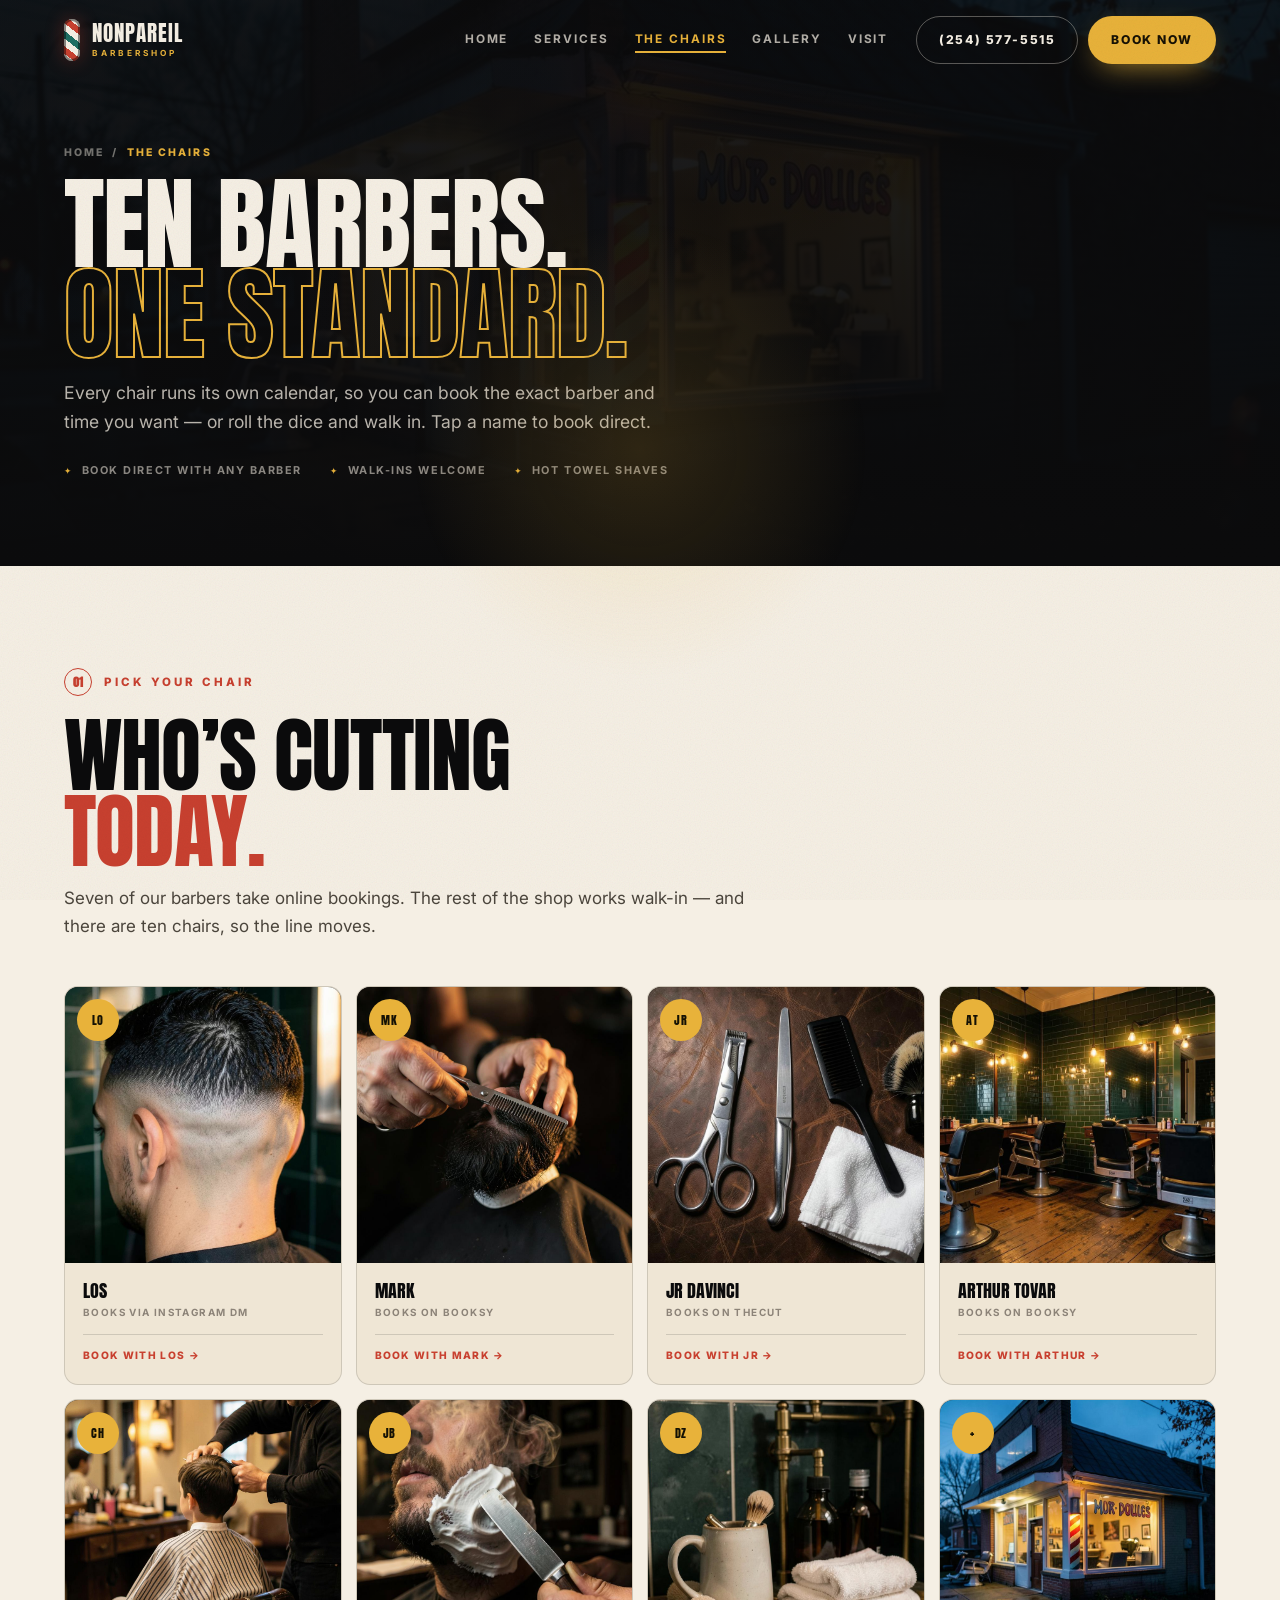
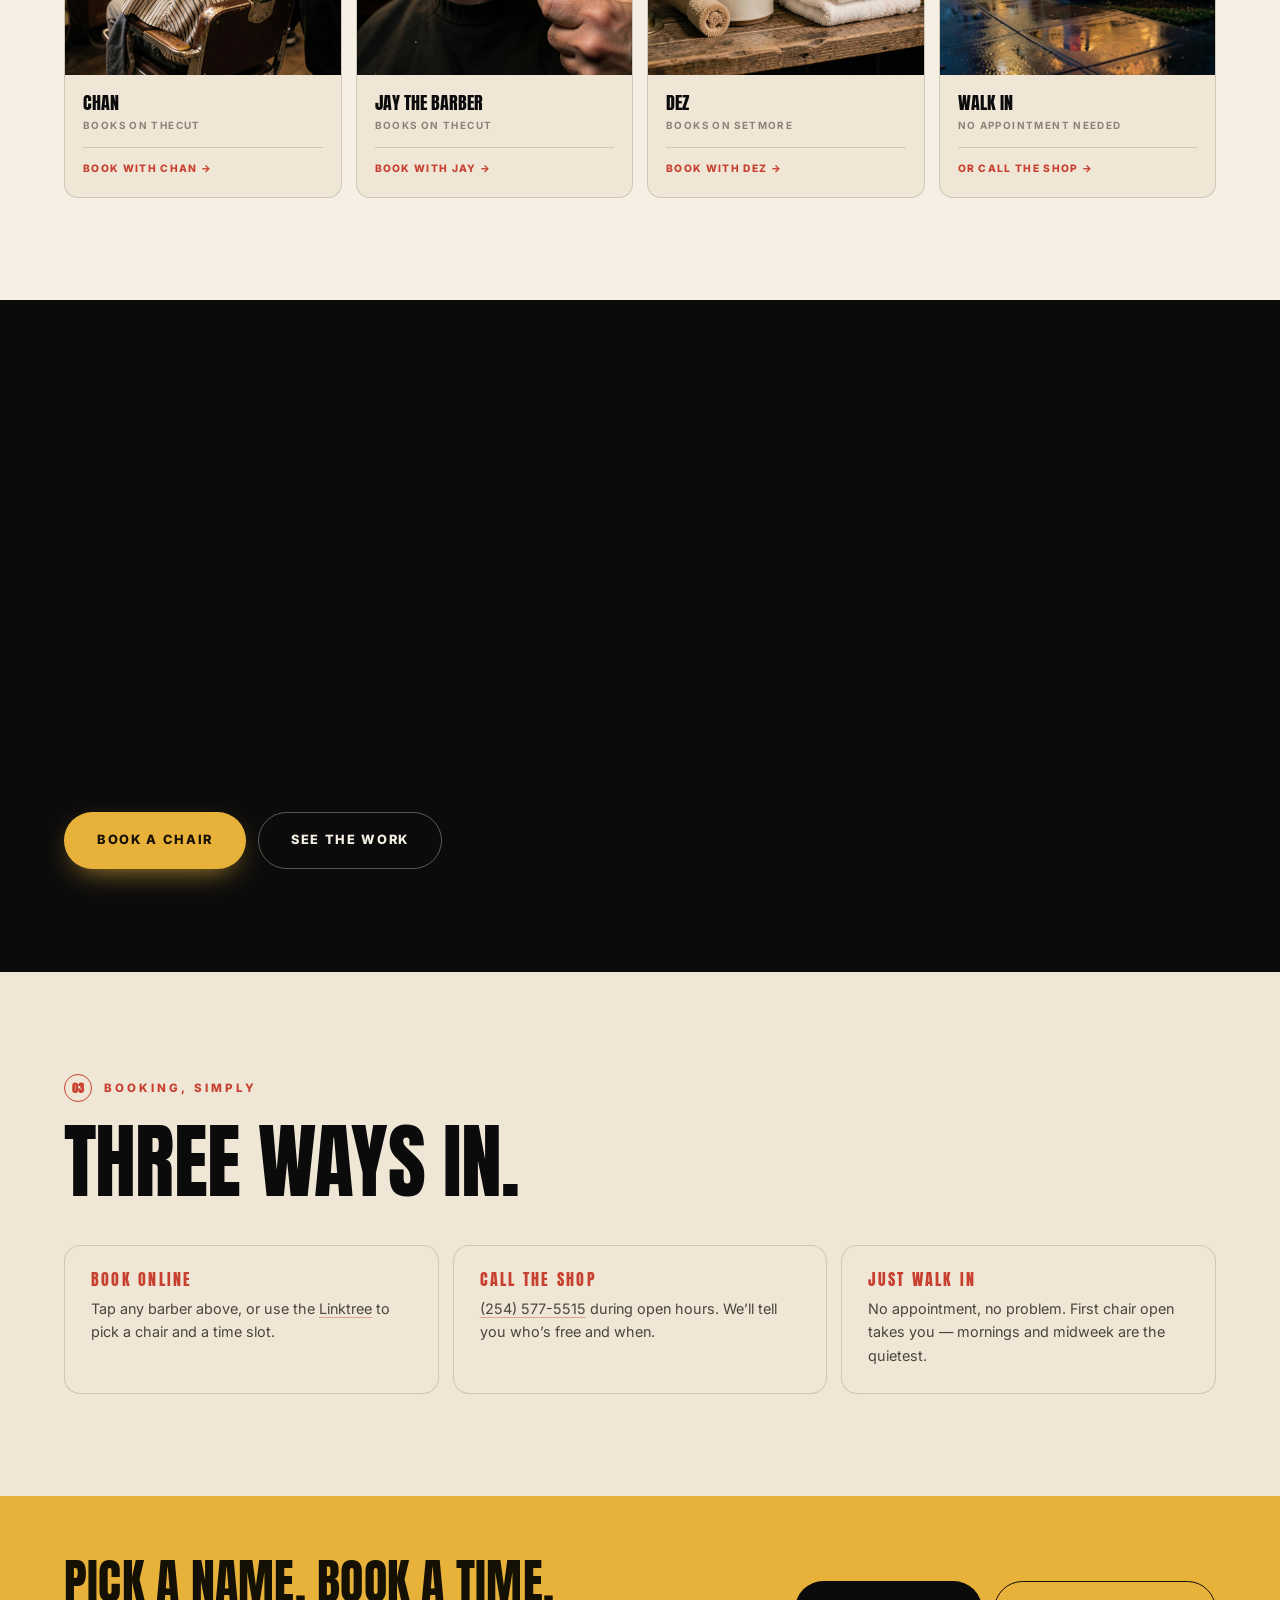
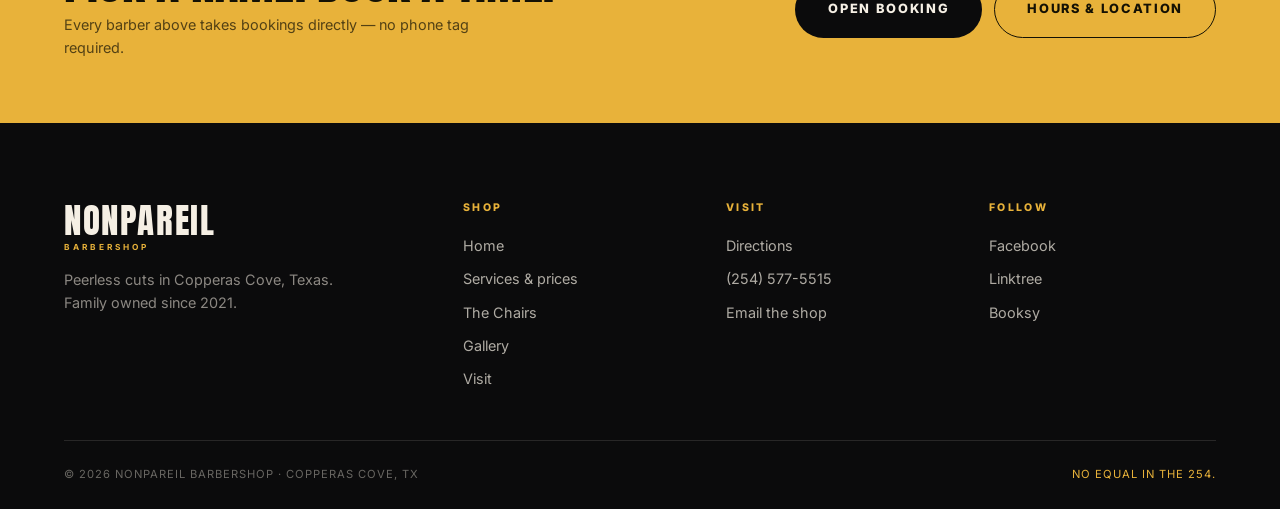
==== commit 3a15ff48: "Add booking and ordering pages" ====
--- a/barbers.html
+++ b/barbers.html
@@ -27,7 +27,7 @@
   </nav>
   <div class="nav__actions">
     <a class="btn btn--ghost" href="tel:+12545775515">(254) 577-5515</a>
-    <a class="btn btn--gold" href="https://linktr.ee/nonpareilbarbershop" target="_blank" rel="noopener">Book Now</a>
+    <a class="btn btn--gold" href="book.html">Book Now</a>
   </div>
   <button class="nav__burger" id="burger" aria-label="Menu" aria-expanded="false"><span></span><span></span></button>
 </header>
@@ -37,7 +37,7 @@
   <a href="barbers.html" class="is-active">The Chairs</a>
   <a href="gallery.html">Gallery</a>
   <a href="visit.html">Visit</a>
-  <a class="sheet__cta" href="https://linktr.ee/nonpareilbarbershop" target="_blank" rel="noopener">Book a chair →</a>
+  <a class="sheet__cta" href="book.html">Book a chair →</a>
 </div>
 
 <main>
@@ -108,7 +108,7 @@
         <p class="reveal">Jonathan Gray opened Nonpareil with big plans and a single chair — and built it into one of the busiest shops in the 254. Ten barbers, six days a week, and a rule that hasn’t changed: if you sit down, you get the full treatment.</p>
         <p class="reveal">“It’s more than a haircut — it’s an experience.” That’s the shop’s own line, and the reviews back it up.</p>
         <div style="display:flex;flex-wrap:wrap;gap:12px;margin-top:6px">
-          <a class="btn btn--gold btn--lg" href="https://linktr.ee/nonpareilbarbershop" target="_blank" rel="noopener">Book a chair</a>
+          <a class="btn btn--gold btn--lg" href="book.html">Book a chair</a>
           <a class="btn btn--ghost btn--lg" href="gallery.html">See the work</a>
         </div>
       </div>
